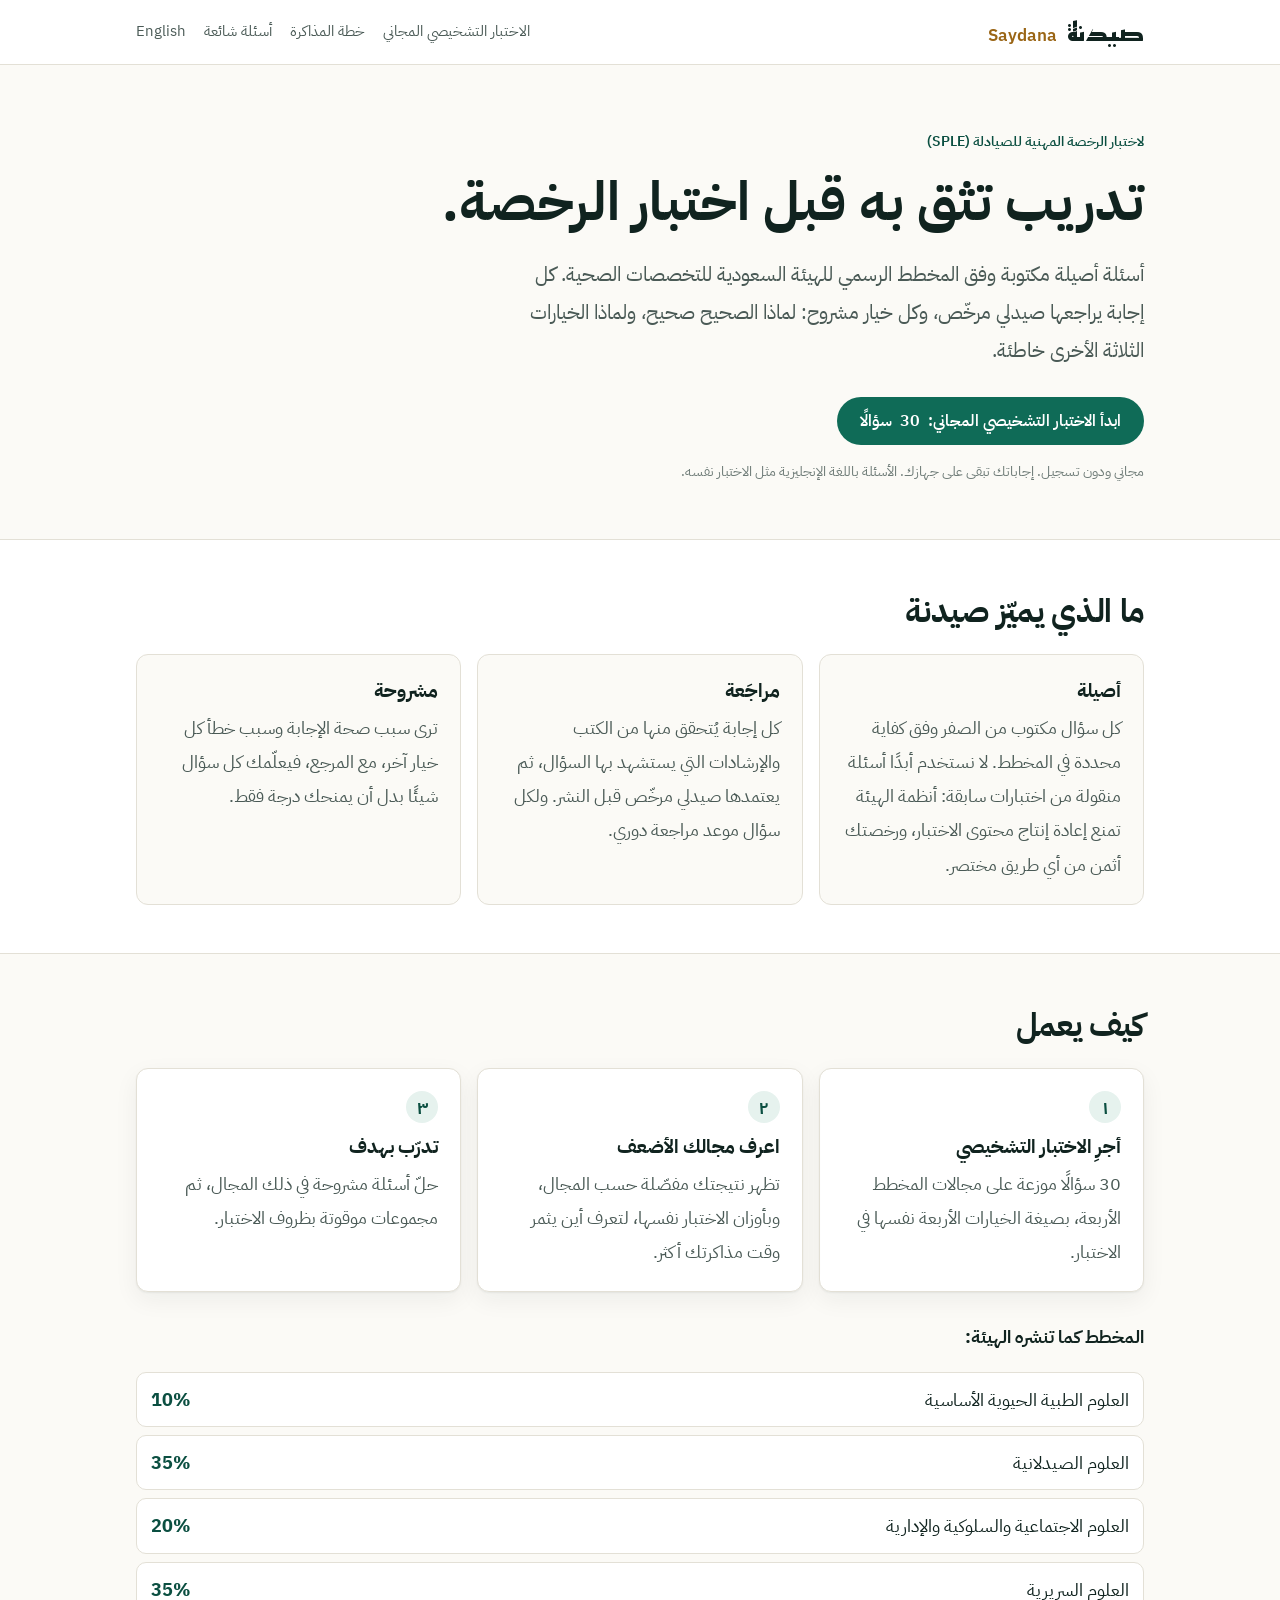
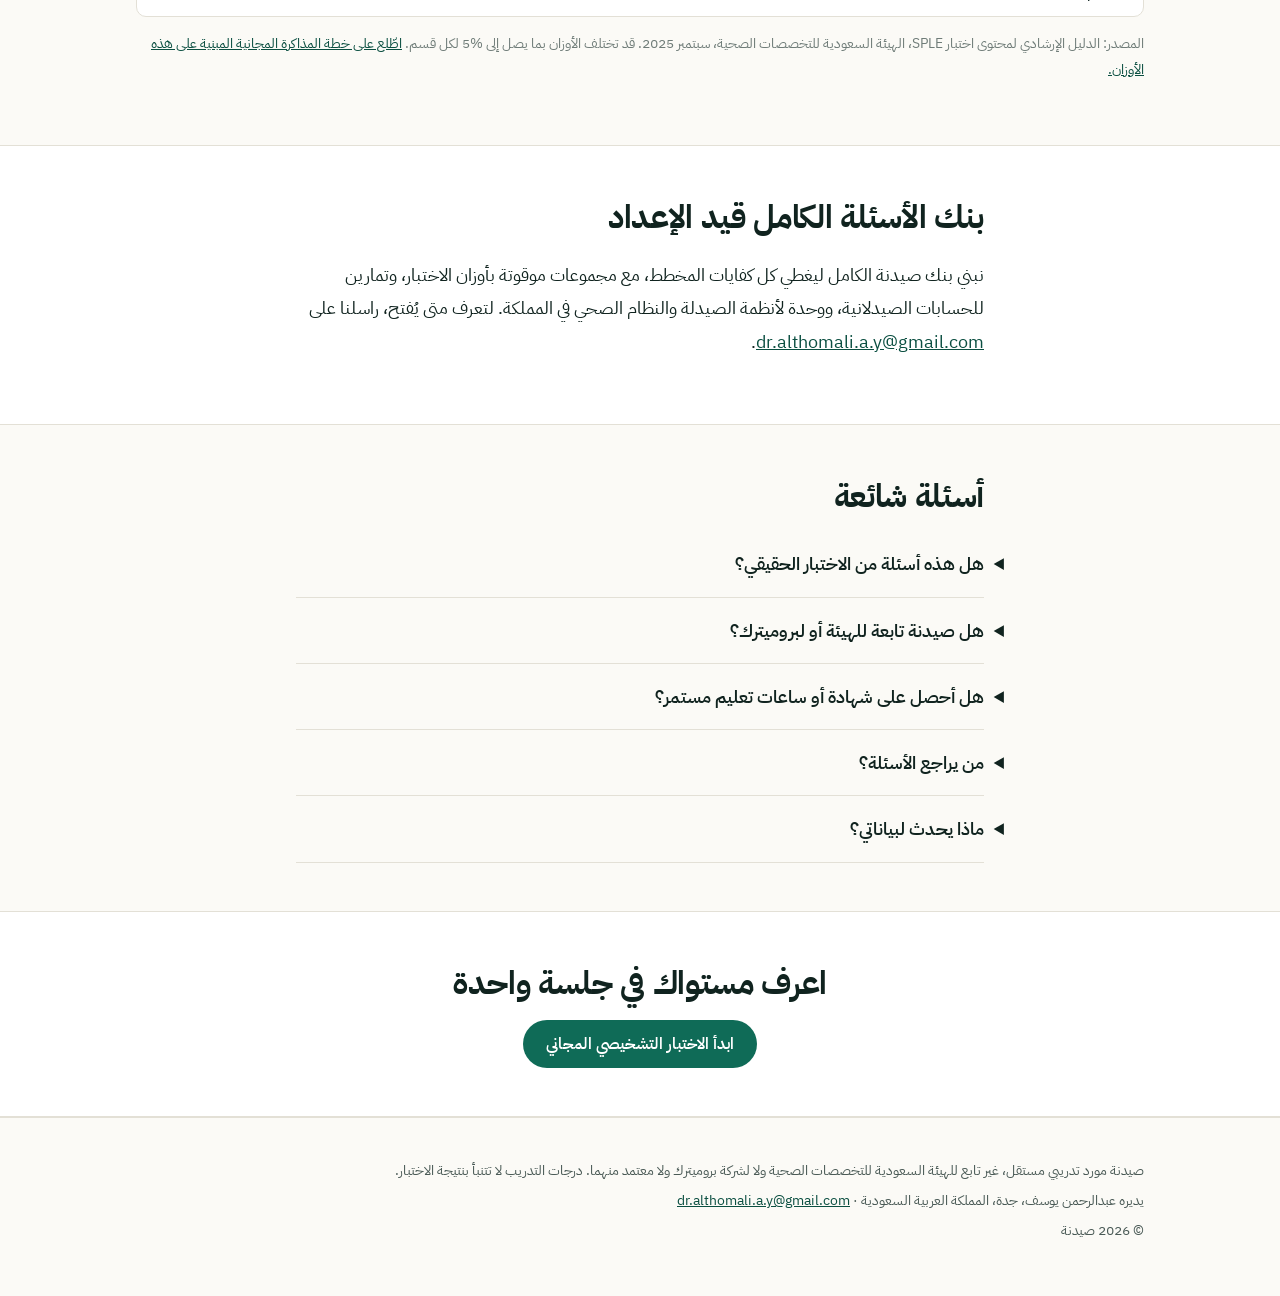
==== ar.html @ 0af0f622 "Publish site build 778ea1ba5f4f (OB-0003)" ====
<!doctype html>
<html lang="ar" dir="rtl">
<head>
<meta charset="utf-8">
<meta name="viewport" content="width=device-width, initial-scale=1">
<title>صيدنة · تدريب أصيل لاختبار الرخصة المهنية للصيادلة</title>
<meta name="description" content="أسئلة تدريبية أصيلة لاختبار الرخصة المهنية للصيادلة في السعودية، مكتوبة وفق المخطط الرسمي للهيئة السعودية للتخصصات الصحية، ومراجعة من صيدلي مرخّص، مع شرح لكل خيار.">
<meta property="og:type" content="website">
<meta property="og:site_name" content="Saydana">
<meta property="og:title" content="صيدنة · تدريب أصيل لاختبار الرخصة المهنية للصيادلة">
<meta property="og:description" content="أسئلة تدريبية أصيلة لاختبار الرخصة المهنية للصيادلة في السعودية، مكتوبة وفق المخطط الرسمي للهيئة السعودية للتخصصات الصحية، ومراجعة من صيدلي مرخّص، مع شرح لكل خيار.">
<meta property="og:image" content="https://q2ddxx-hub.github.io/saydana/og.png">
<meta property="og:image:width" content="1200"><meta property="og:image:height" content="630">
<meta property="og:locale" content="ar_SA">
<meta name="twitter:card" content="summary_large_image">
<meta property="og:url" content="https://q2ddxx-hub.github.io/saydana/ar.html">
<link rel="canonical" href="https://q2ddxx-hub.github.io/saydana/ar.html">
<link rel="alternate" hreflang="en" href="index.html">
<link rel="preconnect" href="https://fonts.googleapis.com">
<link rel="preconnect" href="https://fonts.gstatic.com" crossorigin>
<link rel="stylesheet" href="https://fonts.googleapis.com/css2?family=IBM+Plex+Sans+Arabic:wght@400;500;600;700&family=IBM+Plex+Sans:wght@400;500;600;700&family=Reem+Kufi:wght@600;700&display=swap">
<link rel="stylesheet" href="style.css">
</head>
<body dir="rtl">

<a class="skip" href="#main">انتقل إلى المحتوى</a>
<header class="top"><div class="wrap">
  <a class="brand" href="ar.html"><b>صيدنة</b><span lang="en" dir="ltr">Saydana</span></a>
  <nav aria-label="القائمة الرئيسية">
    <a href="practice.html">الاختبار التشخيصي المجاني</a><a href="study-plan-ar.html">خطة المذاكرة</a><a href="#faq">أسئلة شائعة</a>
    <a href="index.html" lang="en" dir="ltr" hreflang="en">English</a>
  </nav>
</div></header>

<main id="main">
<section class="hero"><div class="wrap">
  <p class="eyebrow">لاختبار الرخصة المهنية للصيادلة <bdi dir="ltr">(SPLE)</bdi></p>
  <h1>تدريب تثق به قبل اختبار الرخصة.</h1>
  <p class="lede">أسئلة أصيلة مكتوبة وفق المخطط الرسمي للهيئة السعودية للتخصصات الصحية. كل إجابة يراجعها صيدلي مرخّص، وكل خيار مشروح: لماذا الصحيح صحيح، ولماذا الخيارات الثلاثة الأخرى خاطئة.</p>
  <div class="actions">
    <a class="btn btn-primary" href="practice.html">ابدأ الاختبار التشخيصي المجاني: <bdi>30</bdi> سؤالًا</a>
    
  </div>
  <p class="note" style="margin-top:14px">مجاني ودون تسجيل. إجاباتك تبقى على جهازك. الأسئلة باللغة الإنجليزية مثل الاختبار نفسه.</p>
</div></section>

<section class="band"><div class="wrap">
  <h2>ما الذي يميّز صيدنة</h2>
  <div class="grid3" style="margin-top:20px">
    <div class="card"><h3>أصيلة</h3><p>كل سؤال مكتوب من الصفر وفق كفاية محددة في المخطط. لا نستخدم أبدًا أسئلة منقولة من اختبارات سابقة: أنظمة الهيئة تمنع إعادة إنتاج محتوى الاختبار، ورخصتك أثمن من أي طريق مختصر.</p></div>
    <div class="card"><h3>مراجَعة</h3><p>كل إجابة يُتحقق منها من الكتب والإرشادات التي يستشهد بها السؤال، ثم يعتمدها صيدلي مرخّص قبل النشر. ولكل سؤال موعد مراجعة دوري.</p></div>
    <div class="card"><h3>مشروحة</h3><p>ترى سبب صحة الإجابة وسبب خطأ كل خيار آخر، مع المرجع، فيعلّمك كل سؤال شيئًا بدل أن يمنحك درجة فقط.</p></div>
  </div>
</div></section>

<section id="how"><div class="wrap">
  <h2>كيف يعمل</h2>
  <ol class="steps" style="margin-top:20px">
    <li class="card"><span class="num">١</span><h3>أجرِ الاختبار التشخيصي</h3><p><bdi>30</bdi> سؤالًا موزعة على مجالات المخطط الأربعة، بصيغة الخيارات الأربعة نفسها في الاختبار.</p></li>
    <li class="card"><span class="num">٢</span><h3>اعرف مجالك الأضعف</h3><p>تظهر نتيجتك مفصّلة حسب المجال، وبأوزان الاختبار نفسها، لتعرف أين يثمر وقت مذاكرتك أكثر.</p></li>
    <li class="card"><span class="num">٣</span><h3>تدرّب بهدف</h3><p>حلّ أسئلة مشروحة في ذلك المجال، ثم مجموعات موقوتة بظروف الاختبار.</p></li>
  </ol>
  <p style="margin-top:28px"><b>المخطط كما تنشره الهيئة:</b></p>
  <ul class="domains">
    <li><span>العلوم الطبية الحيوية الأساسية</span><b><bdi>10%</bdi></b></li>
    <li><span>العلوم الصيدلانية</span><b><bdi>35%</bdi></b></li>
    <li><span>العلوم الاجتماعية والسلوكية والإدارية</span><b><bdi>20%</bdi></b></li>
    <li><span>العلوم السريرية</span><b><bdi>35%</bdi></b></li>
  </ul>
  <p class="note">المصدر: الدليل الإرشادي لمحتوى اختبار <bdi dir="ltr">SPLE</bdi>، الهيئة السعودية للتخصصات الصحية، سبتمبر <bdi>2025</bdi>. قد تختلف الأوزان بما يصل إلى <bdi>5%</bdi> لكل قسم. <a href="study-plan-ar.html">اطّلع على خطة المذاكرة المجانية المبنية على هذه الأوزان.</a></p>
</div></section>

<section class="band"><div class="wrap narrow">
  <h2>بنك الأسئلة الكامل قيد الإعداد</h2>
  <p>نبني بنك صيدنة الكامل ليغطي كل كفايات المخطط، مع مجموعات موقوتة بأوزان الاختبار، وتمارين للحسابات الصيدلانية، ووحدة لأنظمة الصيدلة والنظام الصحي في المملكة. لتعرف متى يُفتح، راسلنا على <a href="mailto:dr.althomali.a.y@gmail.com" dir="ltr">dr.althomali.a.y@gmail.com</a>.</p>
  
</div></section>

<section id="faq"><div class="wrap narrow">
  <h2>أسئلة شائعة</h2>
  <details class="faq"><summary>هل هذه أسئلة من الاختبار الحقيقي؟</summary><p>لا. كل سؤال أصيل ومكتوب لصيدنة وفق كفاية في المخطط المنشور. استخدام محتوى الاختبار أو تداوله مخالف لأنظمة الهيئة، لذلك لا نستخدمه أبدًا، ولا نطلب من أحد أن يخبرنا بما جاء في اختباره.</p></details>
  <details class="faq"><summary>هل صيدنة تابعة للهيئة أو لبروميترك؟</summary><p>لا. صيدنة مستقلة تمامًا. وتقدّم الهيئة اختبارًا تجريبيًا رسميًا ننصح به أيضًا.</p></details>
  <details class="faq"><summary>هل أحصل على شهادة أو ساعات تعليم مستمر؟</summary><p>لا. صيدنة بنك أسئلة للتدريب الذاتي، ولا تمنح شهادات ولا ساعات تعليم طبي مستمر.</p></details>
  <details class="faq"><summary>من يراجع الأسئلة؟</summary><p>يُراجَع كل سؤال على مراجعه من مراجِع مستقل، ثم يعتمده صيدلي مرخّص قبل نشره. وإن وجدت خطأ فراسلنا وسنصححه.</p></details>
  <details class="faq"><summary>ماذا يحدث لبياناتي؟</summary><p>الاختبار التشخيصي يعمل بالكامل داخل متصفحك، ولا تُرسَل إجاباتك إلى أي مكان. وإن انضممت إلى قائمة الانتظار فلن نستخدم بريدك إلا لإبلاغك عن صيدنة، ويمكنك طلب حذفه في أي وقت.</p></details>
</div></section>

<section class="cta band"><div class="wrap narrow">
  <h2>اعرف مستواك في جلسة واحدة</h2>
  <div class="actions" style="margin-top:14px"><a class="btn btn-primary" href="practice.html">ابدأ الاختبار التشخيصي المجاني</a></div>
</div></section>
</main>

<footer><div class="wrap">
  <p>صيدنة مورد تدريبي مستقل، غير تابع للهيئة السعودية للتخصصات الصحية ولا لشركة بروميترك ولا معتمد منهما. درجات التدريب لا تتنبأ بنتيجة الاختبار.</p>
  <p>يديره عبدالرحمن يوسف، جدة، المملكة العربية السعودية · <a href="mailto:dr.althomali.a.y@gmail.com" dir="ltr">dr.althomali.a.y@gmail.com</a></p>
  <p>© <bdi>2026</bdi> صيدنة</p>
</div></footer>
</body>
</html>
---- style.css ----
/* Saydana: one stylesheet for the landing pages and the practice app. Brand fonts (IBM Plex Sans, IBM Plex Sans Arabic, Reem Kufi) load from Google Fonts; system fonts are the fallback, so every page still works offline. */
:root {
  color-scheme: light;
  --paper: #fbfaf6; --surface: #ffffff; --ink: #10231f; --ink-2: #4a5a56; --muted: #6f7c78;
  --line: #e3e0d6; --brand: #0f6b57; --brand-ink: #0b4f41; --brand-wash: #e6f2ee; --accent: #9a6515;
  --good: #0f7a3d; --good-wash: #e7f5ec; --bad: #b42318; --bad-wash: #fdecea;
  --radius: 12px; --shadow: 0 1px 2px rgba(16,35,31,.06), 0 8px 24px rgba(16,35,31,.06);
  --font: "IBM Plex Sans", system-ui, -apple-system, "Segoe UI", Roboto, sans-serif;
  --font-ar: "IBM Plex Sans Arabic", "IBM Plex Sans", "Geeza Pro", "Segoe UI", Tahoma, system-ui, sans-serif;
  --font-brand-ar: "Reem Kufi", "IBM Plex Sans Arabic", "Geeza Pro", system-ui, sans-serif;
}
@media (prefers-color-scheme: dark) {
  :root:not([data-theme="light"]) {
    color-scheme: dark;
    --paper: #0f1413; --surface: #151c1a; --ink: #eef3f1; --ink-2: #b5c2be; --muted: #8f9c98;
    --line: #26312e; --brand: #3fb393; --brand-ink: #7fd3bb; --brand-wash: #133029; --accent: #e0a64a;
    --good: #4cc27f; --good-wash: #12291c; --bad: #f07b6f; --bad-wash: #2e1614;
    --shadow: none;
  }
}
:root[data-theme="dark"] {
  color-scheme: dark;
  --paper: #0f1413; --surface: #151c1a; --ink: #eef3f1; --ink-2: #b5c2be; --muted: #8f9c98;
  --line: #26312e; --brand: #3fb393; --brand-ink: #7fd3bb; --brand-wash: #133029; --accent: #e0a64a;
  --good: #4cc27f; --good-wash: #12291c; --bad: #f07b6f; --bad-wash: #2e1614; --shadow: none;
}
* { box-sizing: border-box; }
html { -webkit-text-size-adjust: 100%; }
body { margin: 0; background: var(--paper); color: var(--ink); font: 17px/1.6 var(--font); }
body[dir="rtl"] { font-family: var(--font-ar); font-size: 18px; line-height: 1.85; }
body[dir="rtl"] h1, body[dir="rtl"] h2, body[dir="rtl"] h3 { font-weight: 700; line-height: 1.45; }
body[dir="rtl"] .lede { line-height: 1.9; }
body[dir="rtl"] .card p, body[dir="rtl"] details.faq p { line-height: 1.9; }
[lang="ar"], [dir="rtl"] bdi[lang="ar"] { font-family: var(--font-ar); }
a { color: var(--brand-ink); }
.wrap { max-width: 1040px; margin: 0 auto; padding: 0 16px; }
.narrow { max-width: 720px; }
/* visually hidden until focused; clip-based so it creates no scrollable overflow in either direction */
.skip { position: absolute; width: 1px; height: 1px; overflow: hidden; clip-path: inset(50%); white-space: nowrap; }
.skip:focus { width: auto; height: auto; clip-path: none; inset-inline-start: 16px; top: 8px; background: var(--surface);
  padding: 8px 12px; border-radius: 8px; z-index: 5; }

/* header */
.top { border-bottom: 1px solid var(--line); background: var(--surface); }
.top .wrap { display: flex; align-items: center; justify-content: space-between; gap: 16px; min-height: 64px; flex-wrap: wrap; }
.brand { display: inline-flex; align-items: baseline; gap: 10px; text-decoration: none; color: var(--ink); }
.brand b { font-size: 22px; letter-spacing: -0.01em; }
.brand span { font-family: var(--font-brand-ar); color: var(--accent); font-size: 22px; font-weight: 600; }
body[dir="rtl"] .brand b { font-family: var(--font-brand-ar); font-size: 26px; font-weight: 700; letter-spacing: 0; }
body[dir="rtl"] .brand span { font-family: var(--font); font-size: 17px; font-weight: 600; }
nav { display: flex; gap: 18px; flex-wrap: wrap; font-size: 15px; }
nav a { text-decoration: none; color: var(--ink-2); }
nav a:hover { color: var(--ink); }

/* sections */
.hero { padding: 64px 0 40px; }
.eyebrow { color: var(--brand-ink); font-weight: 600; font-size: 14px; letter-spacing: .04em; text-transform: uppercase; margin: 0 0 12px; }
body[dir="rtl"] .eyebrow { letter-spacing: 0; text-transform: none; }
h1 { font-size: clamp(34px, 6vw, 54px); line-height: 1.08; letter-spacing: -0.02em; margin: 0 0 18px; }
body[dir="rtl"] h1 { line-height: 1.3; letter-spacing: 0; }
h2 { font-size: clamp(24px, 3.4vw, 32px); line-height: 1.2; margin: 0 0 12px; letter-spacing: -0.01em; }
h3 { font-size: 19px; margin: 0 0 6px; }
.lede { font-size: 20px; color: var(--ink-2); max-width: 640px; margin: 0 0 28px; }
.actions { display: flex; gap: 12px; flex-wrap: wrap; }
.btn { display: inline-flex; align-items: center; justify-content: center; gap: 8px; min-height: 48px; padding: 0 22px;
  border-radius: 999px; font: 600 16px/1 var(--font); text-decoration: none; border: 1px solid transparent; cursor: pointer; }
body[dir="rtl"] .btn { font-family: var(--font-ar); font-weight: 600; }
.btn-primary { background: var(--brand); color: #fff; }
.btn-primary:hover { background: var(--brand-ink); }
:root[data-theme="dark"] .btn-primary, .btn-primary { color: #fff; }
@media (prefers-color-scheme: dark) { :root:not([data-theme="light"]) .btn-primary { color: #06201a; } }
:root[data-theme="dark"] .btn-primary { color: #06201a; }
.btn-ghost { background: transparent; color: var(--ink); border-color: var(--line); }
.btn-ghost:hover { border-color: var(--ink-2); }
.btn:focus-visible, button:focus-visible, a:focus-visible { outline: 3px solid var(--accent); outline-offset: 2px; }
section { padding: 48px 0; }
section.band { background: var(--surface); border-top: 1px solid var(--line); border-bottom: 1px solid var(--line); }
.grid3 { display: grid; gap: 16px; grid-template-columns: repeat(auto-fit, minmax(240px, 1fr)); }
.card { background: var(--surface); border: 1px solid var(--line); border-radius: var(--radius); padding: 22px; box-shadow: var(--shadow); }
.band .card { box-shadow: none; background: var(--paper); }
.card p { margin: 0; color: var(--ink-2); }
.num { display: inline-grid; place-items: center; width: 32px; height: 32px; border-radius: 50%; background: var(--brand-wash); color: var(--brand-ink); font-weight: 700; margin-bottom: 10px; }
ol.steps { list-style: none; padding: 0; margin: 0; display: grid; gap: 16px; grid-template-columns: repeat(auto-fit, minmax(220px, 1fr)); }
.domains { display: grid; gap: 8px; margin: 18px 0 0; padding: 0; list-style: none; }
.domains li { display: flex; justify-content: space-between; gap: 12px; padding: 10px 14px; border: 1px solid var(--line); border-radius: 10px; background: var(--surface); }
.domains b { color: var(--brand-ink); }
details.faq { border-bottom: 1px solid var(--line); padding: 16px 0; }
details.faq summary { cursor: pointer; font-weight: 600; font-size: 18px; list-style-position: outside; }
details.faq p { color: var(--ink-2); margin: 10px 0 0; }
.cta { text-align: center; }
.cta .actions { justify-content: center; }
.note { font-size: 14px; color: var(--muted); }
footer { padding: 36px 0 48px; border-top: 1px solid var(--line); color: var(--ink-2); font-size: 14px; }
footer p { margin: 4px 0; }
.preview-banner { background: #7a1d12; color: #fff; text-align: center; padding: 10px 16px; font-weight: 600; font-size: 14px; }

/* practice app */
.app { padding: 28px 0 64px; }
.panel { background: var(--surface); border: 1px solid var(--line); border-radius: var(--radius); padding: 24px; box-shadow: var(--shadow); }
.meta { display: flex; justify-content: space-between; gap: 12px; flex-wrap: wrap; color: var(--muted); font-size: 14px; margin-bottom: 12px; }
.progress { height: 6px; background: var(--brand-wash); border-radius: 3px; overflow: hidden; margin-bottom: 20px; }
.progress span { display: block; height: 100%; background: var(--brand); }
.stem { font-size: 19px; margin: 0 0 18px; white-space: pre-line; }
.options { display: grid; gap: 10px; margin: 0; padding: 0; list-style: none; }
.option { width: 100%; display: flex; gap: 12px; align-items: flex-start; text-align: start; padding: 14px 16px; border-radius: 10px;
  border: 1.5px solid var(--line); background: var(--paper); color: var(--ink); font: 16px/1.5 var(--font); cursor: pointer; }
.option:hover:not(:disabled) { border-color: var(--brand); }
.option .letter { flex: none; width: 28px; height: 28px; border-radius: 50%; display: grid; place-items: center; font-weight: 700;
  background: var(--surface); border: 1px solid var(--line); font-size: 14px; }
.option[aria-pressed="true"] { border-color: var(--brand); background: var(--brand-wash); }
.option.correct { border-color: var(--good); background: var(--good-wash); }
.option.wrong { border-color: var(--bad); background: var(--bad-wash); }
.option:disabled { cursor: default; }
.feedback { margin-top: 20px; padding: 18px; border-radius: 10px; border: 1px solid var(--line); background: var(--paper); }
.verdict { display: flex; align-items: center; gap: 8px; font-weight: 700; margin: 0 0 8px; }
.verdict.ok { color: var(--good); } .verdict.no { color: var(--bad); }
.feedback h4 { margin: 14px 0 6px; font-size: 15px; }
.feedback ul { margin: 0; padding-inline-start: 18px; color: var(--ink-2); }
.feedback .ref { font-size: 14px; color: var(--muted); margin-top: 12px; }
.bar { display: flex; justify-content: space-between; align-items: center; gap: 12px; margin-top: 20px; flex-wrap: wrap; }
.score { font-size: 56px; font-weight: 700; letter-spacing: -0.02em; line-height: 1; margin: 6px 0 4px; }
.meter { height: 8px; background: var(--brand-wash); border-radius: 4px; overflow: hidden; margin: 6px 0 14px; }
.meter span { display: block; height: 100%; background: var(--brand); border-radius: 0 4px 4px 0; }
.drow { display: flex; justify-content: space-between; gap: 12px; font-size: 15px; }
.modes { display: grid; gap: 12px; grid-template-columns: repeat(auto-fit, minmax(220px, 1fr)); margin-top: 18px; }
.mode { text-align: start; padding: 18px; border-radius: var(--radius); border: 1.5px solid var(--line); background: var(--paper); color: var(--ink); cursor: pointer; font: inherit; }
.mode:hover { border-color: var(--brand); }
.mode b { display: block; font-size: 17px; margin-bottom: 4px; }
.mode span { color: var(--ink-2); font-size: 15px; }
.missed { margin: 8px 0 0; padding-inline-start: 18px; color: var(--ink-2); font-size: 15px; }
@media (max-width: 560px) { .hero { padding: 40px 0 24px; } .panel { padding: 18px; } .score { font-size: 44px; } }
@media (prefers-reduced-motion: no-preference) { .progress span, .meter span { transition: width .3s ease; } }
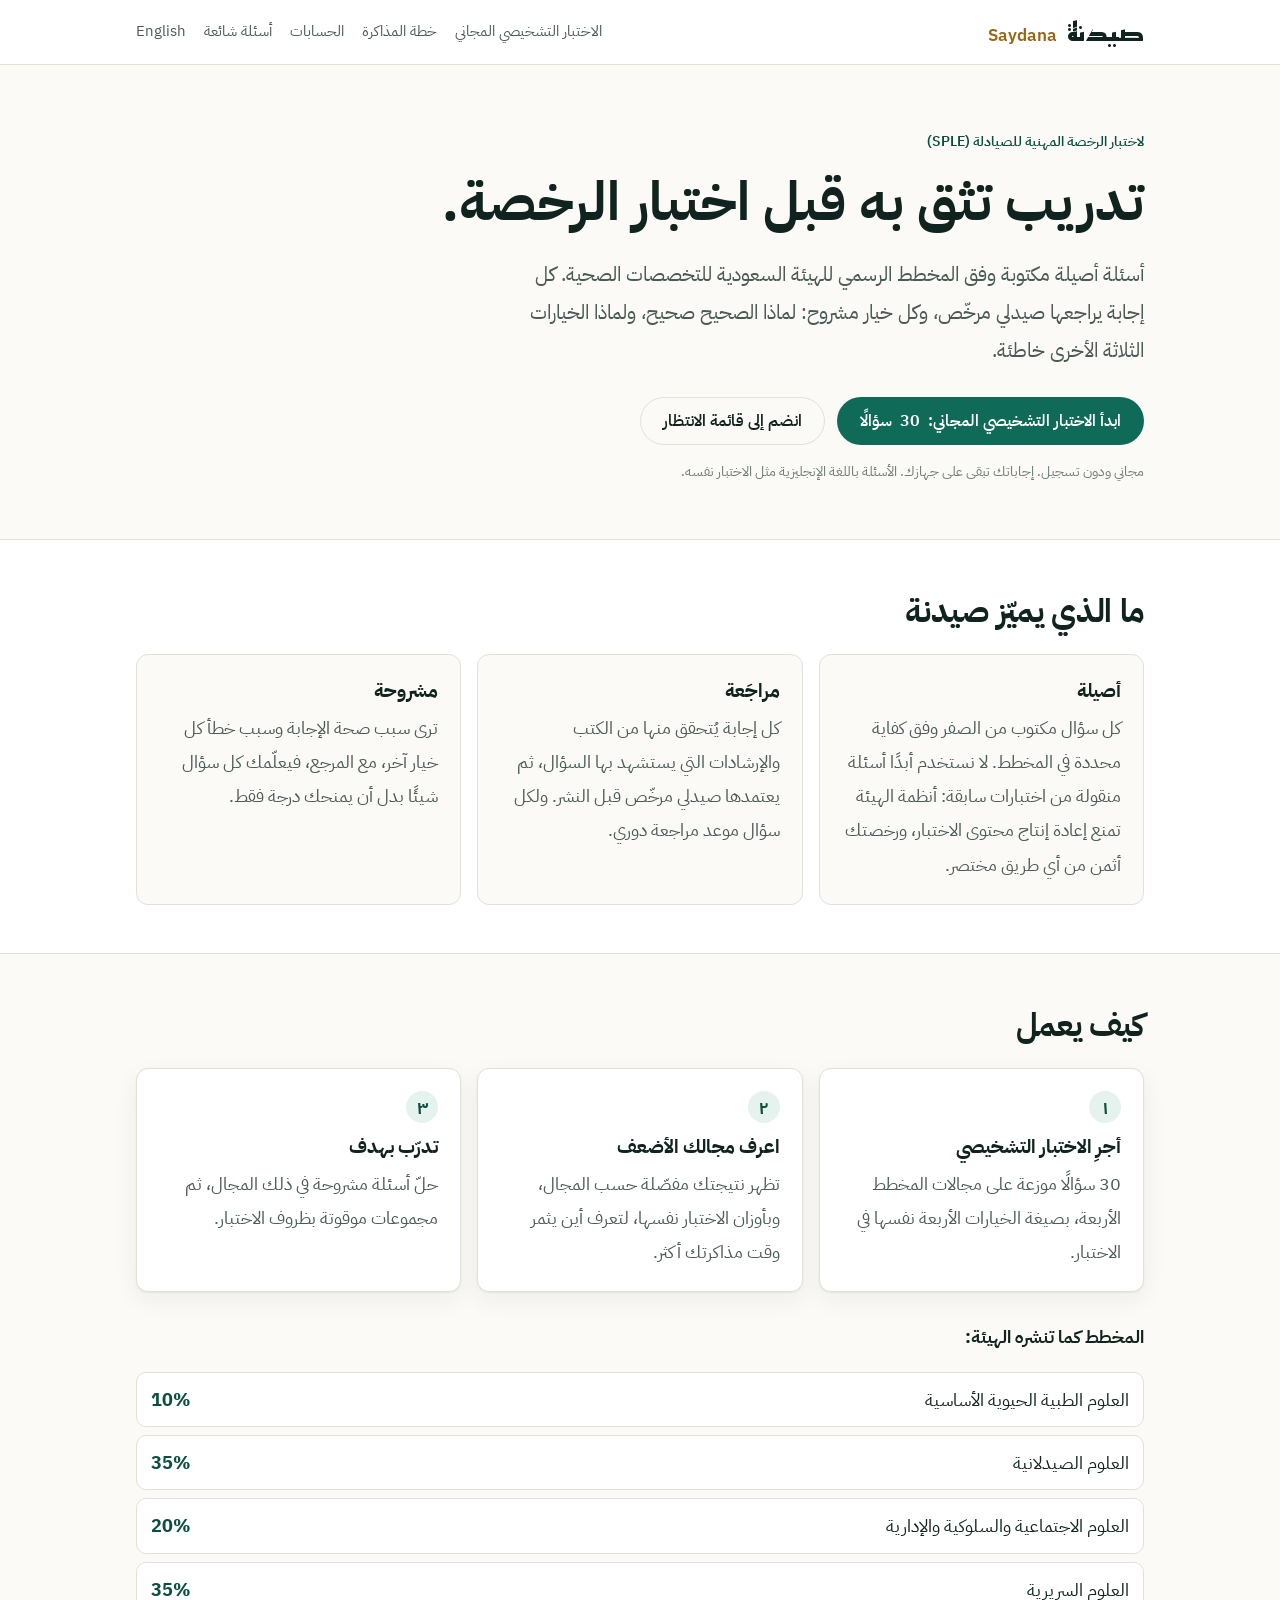
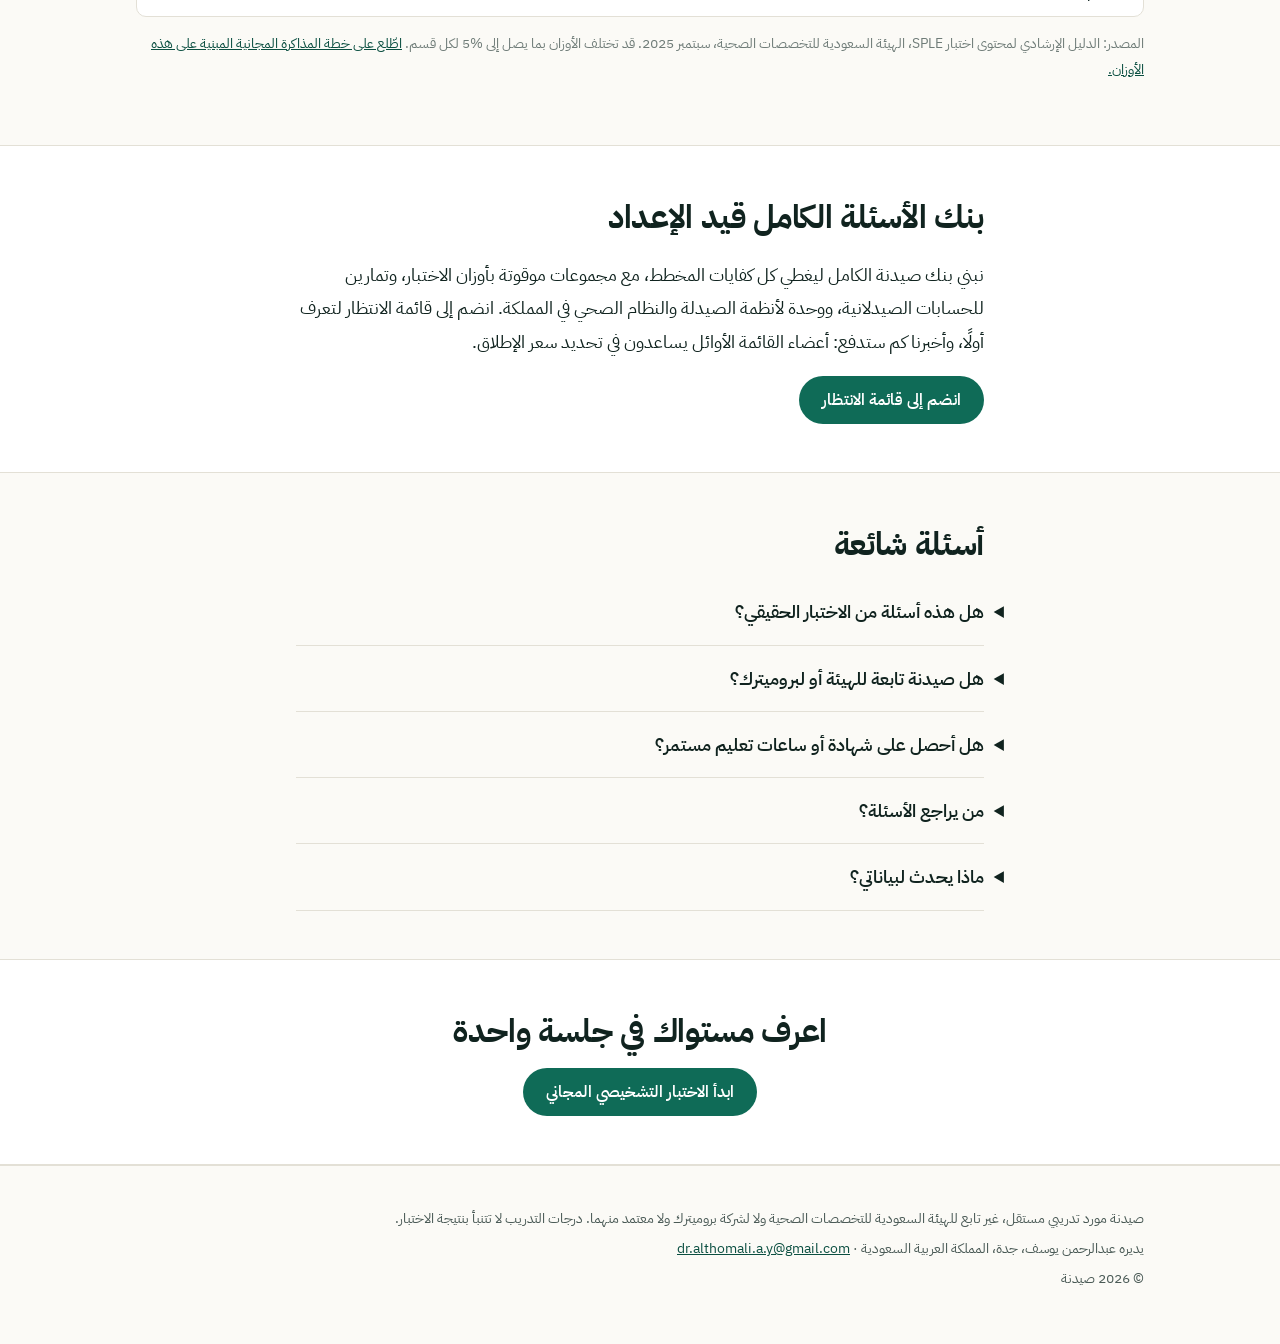
==== commit ad050894: "Publish site build 74b1630df490 (OB-0009)" ====
--- a/ar.html
+++ b/ar.html
@@ -27,7 +27,7 @@
 <header class="top"><div class="wrap">
   <a class="brand" href="ar.html"><b>صيدنة</b><span lang="en" dir="ltr">Saydana</span></a>
   <nav aria-label="القائمة الرئيسية">
-    <a href="practice.html">الاختبار التشخيصي المجاني</a><a href="study-plan-ar.html">خطة المذاكرة</a><a href="#faq">أسئلة شائعة</a>
+    <a href="practice.html">الاختبار التشخيصي المجاني</a><a href="study-plan-ar.html">خطة المذاكرة</a><a href="calculations-ar.html">الحسابات</a><a href="#faq">أسئلة شائعة</a>
     <a href="index.html" lang="en" dir="ltr" hreflang="en">English</a>
   </nav>
 </div></header>
@@ -39,7 +39,7 @@
   <p class="lede">أسئلة أصيلة مكتوبة وفق المخطط الرسمي للهيئة السعودية للتخصصات الصحية. كل إجابة يراجعها صيدلي مرخّص، وكل خيار مشروح: لماذا الصحيح صحيح، ولماذا الخيارات الثلاثة الأخرى خاطئة.</p>
   <div class="actions">
     <a class="btn btn-primary" href="practice.html">ابدأ الاختبار التشخيصي المجاني: <bdi>30</bdi> سؤالًا</a>
-    
+    <a class="btn btn-ghost" href="mailto:dr.althomali.a.y@gmail.com?subject=%D9%82%D8%A7%D8%A6%D9%85%D8%A9%20%D8%A7%D9%86%D8%AA%D8%B8%D8%A7%D8%B1%20%D8%B5%D9%8A%D8%AF%D9%86%D8%A9&body=%D8%A3%D8%B1%D8%BA%D8%A8%20%D8%A3%D9%86%20%D8%A3%D8%B9%D8%B1%D9%81%20%D8%B9%D9%86%D8%AF%20%D9%81%D8%AA%D8%AD%20%D8%A8%D9%86%D9%83%20%D8%B5%D9%8A%D8%AF%D9%86%D8%A9%20%D8%A7%D9%84%D9%83%D8%A7%D9%85%D9%84.%0A%0A1.%20%D9%85%D8%AA%D9%89%20%D8%AA%D9%86%D9%88%D9%8A%20%D8%AF%D8%AE%D9%88%D9%84%20%D8%A7%D8%AE%D8%AA%D8%A8%D8%A7%D8%B1%20%D8%A7%D9%84%D8%B1%D8%AE%D8%B5%D8%A9%D8%9F%20%28%D8%AE%D9%84%D8%A7%D9%84%20%D8%B4%D9%87%D8%B1%20/%20%D9%85%D9%86%20%D8%B4%D9%87%D8%B1%20%D8%A5%D9%84%D9%89%20%D8%AB%D9%84%D8%A7%D8%AB%D8%A9%20/%20%D9%85%D9%86%20%D8%AB%D9%84%D8%A7%D8%AB%D8%A9%20%D8%A5%D9%84%D9%89%20%D8%B3%D8%AA%D8%A9%20/%20%D9%84%D8%A7%D8%AD%D9%82%D9%8B%D8%A7%20/%20%D8%A7%D8%AC%D8%AA%D8%B2%D8%AA%D9%87%20%D8%A8%D8%A7%D9%84%D9%81%D8%B9%D9%84%29%0A2.%20%D8%A3%D9%8A%D9%86%20%D8%AF%D8%B1%D8%B3%D8%AA%20%D8%A7%D9%84%D8%B5%D9%8A%D8%AF%D9%84%D8%A9%D8%9F%0A3.%20%D9%85%D8%A7%20%D8%A3%D9%82%D8%B5%D9%89%20%D9%85%D8%A8%D9%84%D8%BA%20%D8%AA%D8%AF%D9%81%D8%B9%D9%87%20%D9%85%D9%82%D8%A7%D8%A8%D9%84%20%D8%B3%D8%AA%D8%A9%20%D8%A3%D8%B4%D9%87%D8%B1%20%D9%85%D9%86%20%D8%A7%D9%84%D8%A7%D8%B4%D8%AA%D8%B1%D8%A7%D9%83%D8%9F%20%28149%20/%20199%20/%20249%20/%20299%20/%20349%20%D8%B1%D9%8A%D8%A7%D9%84%20/%20%D9%85%D8%A8%D9%84%D8%BA%20%D8%A2%D8%AE%D8%B1%20%D8%AA%D8%B0%D9%83%D8%B1%D9%87%20/%20%D9%84%D9%86%20%D8%A3%D8%AF%D9%81%D8%B9%29%0A4.%20%D9%85%D8%A7%20%D8%A3%D8%B5%D8%B9%D8%A8%20%D9%85%D8%A7%20%D8%AA%D8%AC%D8%AF%20%D9%81%D9%8A%20%D8%A7%D9%84%D8%A7%D8%B3%D8%AA%D8%B9%D8%AF%D8%A7%D8%AF%D8%9F%20%28%D8%A7%D8%B0%D9%83%D8%B1%20%D8%A7%D9%84%D9%85%D9%88%D8%A7%D8%B6%D9%8A%D8%B9%D8%8C%20%D9%84%D8%A7%20%D8%A3%D8%B3%D8%A6%D9%84%D8%A9%20%D8%A7%D9%84%D8%A7%D8%AE%D8%AA%D8%A8%D8%A7%D8%B1%29%0A%0A%D8%A8%D8%A5%D8%B1%D8%B3%D8%A7%D9%84%20%D9%87%D8%B0%D9%87%20%D8%A7%D9%84%D8%B1%D8%B3%D8%A7%D9%84%D8%A9%20%D8%AA%D9%88%D8%A7%D9%81%D9%82%20%D8%B9%D9%84%D9%89%20%D8%A3%D9%86%20%D8%AA%D8%B1%D8%AF%20%D8%B9%D9%84%D9%8A%D9%83%20%D8%B5%D9%8A%D8%AF%D9%86%D8%A9%20%D8%A8%D8%B4%D8%A3%D9%86%D9%87%D8%A7%D8%8C%20%D9%88%D9%8A%D9%85%D9%83%D9%86%D9%83%20%D8%B7%D9%84%D8%A8%20%D8%AD%D8%B0%D9%81%20%D8%A8%D8%B1%D9%8A%D8%AF%D9%83%20%D9%81%D9%8A%20%D8%A3%D9%8A%20%D9%88%D9%82%D8%AA." target="_blank" rel="noopener">انضم إلى قائمة الانتظار</a>
   </div>
   <p class="note" style="margin-top:14px">مجاني ودون تسجيل. إجاباتك تبقى على جهازك. الأسئلة باللغة الإنجليزية مثل الاختبار نفسه.</p>
 </div></section>
@@ -72,8 +72,8 @@
 
 <section class="band"><div class="wrap narrow">
   <h2>بنك الأسئلة الكامل قيد الإعداد</h2>
-  <p>نبني بنك صيدنة الكامل ليغطي كل كفايات المخطط، مع مجموعات موقوتة بأوزان الاختبار، وتمارين للحسابات الصيدلانية، ووحدة لأنظمة الصيدلة والنظام الصحي في المملكة. لتعرف متى يُفتح، راسلنا على <a href="mailto:dr.althomali.a.y@gmail.com" dir="ltr">dr.althomali.a.y@gmail.com</a>.</p>
-  
+  <p>نبني بنك صيدنة الكامل ليغطي كل كفايات المخطط، مع مجموعات موقوتة بأوزان الاختبار، وتمارين للحسابات الصيدلانية، ووحدة لأنظمة الصيدلة والنظام الصحي في المملكة. انضم إلى قائمة الانتظار لتعرف أولًا، وأخبرنا كم ستدفع: أعضاء القائمة الأوائل يساعدون في تحديد سعر الإطلاق.</p>
+  <div class="actions" style="margin-top:18px"><a class="btn btn-primary" href="mailto:dr.althomali.a.y@gmail.com?subject=%D9%82%D8%A7%D8%A6%D9%85%D8%A9%20%D8%A7%D9%86%D8%AA%D8%B8%D8%A7%D8%B1%20%D8%B5%D9%8A%D8%AF%D9%86%D8%A9&body=%D8%A3%D8%B1%D8%BA%D8%A8%20%D8%A3%D9%86%20%D8%A3%D8%B9%D8%B1%D9%81%20%D8%B9%D9%86%D8%AF%20%D9%81%D8%AA%D8%AD%20%D8%A8%D9%86%D9%83%20%D8%B5%D9%8A%D8%AF%D9%86%D8%A9%20%D8%A7%D9%84%D9%83%D8%A7%D9%85%D9%84.%0A%0A1.%20%D9%85%D8%AA%D9%89%20%D8%AA%D9%86%D9%88%D9%8A%20%D8%AF%D8%AE%D9%88%D9%84%20%D8%A7%D8%AE%D8%AA%D8%A8%D8%A7%D8%B1%20%D8%A7%D9%84%D8%B1%D8%AE%D8%B5%D8%A9%D8%9F%20%28%D8%AE%D9%84%D8%A7%D9%84%20%D8%B4%D9%87%D8%B1%20/%20%D9%85%D9%86%20%D8%B4%D9%87%D8%B1%20%D8%A5%D9%84%D9%89%20%D8%AB%D9%84%D8%A7%D8%AB%D8%A9%20/%20%D9%85%D9%86%20%D8%AB%D9%84%D8%A7%D8%AB%D8%A9%20%D8%A5%D9%84%D9%89%20%D8%B3%D8%AA%D8%A9%20/%20%D9%84%D8%A7%D8%AD%D9%82%D9%8B%D8%A7%20/%20%D8%A7%D8%AC%D8%AA%D8%B2%D8%AA%D9%87%20%D8%A8%D8%A7%D9%84%D9%81%D8%B9%D9%84%29%0A2.%20%D8%A3%D9%8A%D9%86%20%D8%AF%D8%B1%D8%B3%D8%AA%20%D8%A7%D9%84%D8%B5%D9%8A%D8%AF%D9%84%D8%A9%D8%9F%0A3.%20%D9%85%D8%A7%20%D8%A3%D9%82%D8%B5%D9%89%20%D9%85%D8%A8%D9%84%D8%BA%20%D8%AA%D8%AF%D9%81%D8%B9%D9%87%20%D9%85%D9%82%D8%A7%D8%A8%D9%84%20%D8%B3%D8%AA%D8%A9%20%D8%A3%D8%B4%D9%87%D8%B1%20%D9%85%D9%86%20%D8%A7%D9%84%D8%A7%D8%B4%D8%AA%D8%B1%D8%A7%D9%83%D8%9F%20%28149%20/%20199%20/%20249%20/%20299%20/%20349%20%D8%B1%D9%8A%D8%A7%D9%84%20/%20%D9%85%D8%A8%D9%84%D8%BA%20%D8%A2%D8%AE%D8%B1%20%D8%AA%D8%B0%D9%83%D8%B1%D9%87%20/%20%D9%84%D9%86%20%D8%A3%D8%AF%D9%81%D8%B9%29%0A4.%20%D9%85%D8%A7%20%D8%A3%D8%B5%D8%B9%D8%A8%20%D9%85%D8%A7%20%D8%AA%D8%AC%D8%AF%20%D9%81%D9%8A%20%D8%A7%D9%84%D8%A7%D8%B3%D8%AA%D8%B9%D8%AF%D8%A7%D8%AF%D8%9F%20%28%D8%A7%D8%B0%D9%83%D8%B1%20%D8%A7%D9%84%D9%85%D9%88%D8%A7%D8%B6%D9%8A%D8%B9%D8%8C%20%D9%84%D8%A7%20%D8%A3%D8%B3%D8%A6%D9%84%D8%A9%20%D8%A7%D9%84%D8%A7%D8%AE%D8%AA%D8%A8%D8%A7%D8%B1%29%0A%0A%D8%A8%D8%A5%D8%B1%D8%B3%D8%A7%D9%84%20%D9%87%D8%B0%D9%87%20%D8%A7%D9%84%D8%B1%D8%B3%D8%A7%D9%84%D8%A9%20%D8%AA%D9%88%D8%A7%D9%81%D9%82%20%D8%B9%D9%84%D9%89%20%D8%A3%D9%86%20%D8%AA%D8%B1%D8%AF%20%D8%B9%D9%84%D9%8A%D9%83%20%D8%B5%D9%8A%D8%AF%D9%86%D8%A9%20%D8%A8%D8%B4%D8%A3%D9%86%D9%87%D8%A7%D8%8C%20%D9%88%D9%8A%D9%85%D9%83%D9%86%D9%83%20%D8%B7%D9%84%D8%A8%20%D8%AD%D8%B0%D9%81%20%D8%A8%D8%B1%D9%8A%D8%AF%D9%83%20%D9%81%D9%8A%20%D8%A3%D9%8A%20%D9%88%D9%82%D8%AA." target="_blank" rel="noopener">انضم إلى قائمة الانتظار</a></div>
 </div></section>
 
 <section id="faq"><div class="wrap narrow">
--- a/style.css
+++ b/style.css
@@ -128,5 +128,8 @@
 .mode b { display: block; font-size: 17px; margin-bottom: 4px; }
 .mode span { color: var(--ink-2); font-size: 15px; }
 .missed { margin: 8px 0 0; padding-inline-start: 18px; color: var(--ink-2); font-size: 15px; }
+.sharebox { flex: 1 1 260px; min-width: 200px; padding: 12px 14px; border-radius: 10px; border: 1.5px solid var(--line);
+  background: var(--paper); color: var(--ink); font: 14px/1.4 var(--font); }
+.sharebox.hidden { display: none; }
 @media (max-width: 560px) { .hero { padding: 40px 0 24px; } .panel { padding: 18px; } .score { font-size: 44px; } }
 @media (prefers-reduced-motion: no-preference) { .progress span, .meter span { transition: width .3s ease; } }
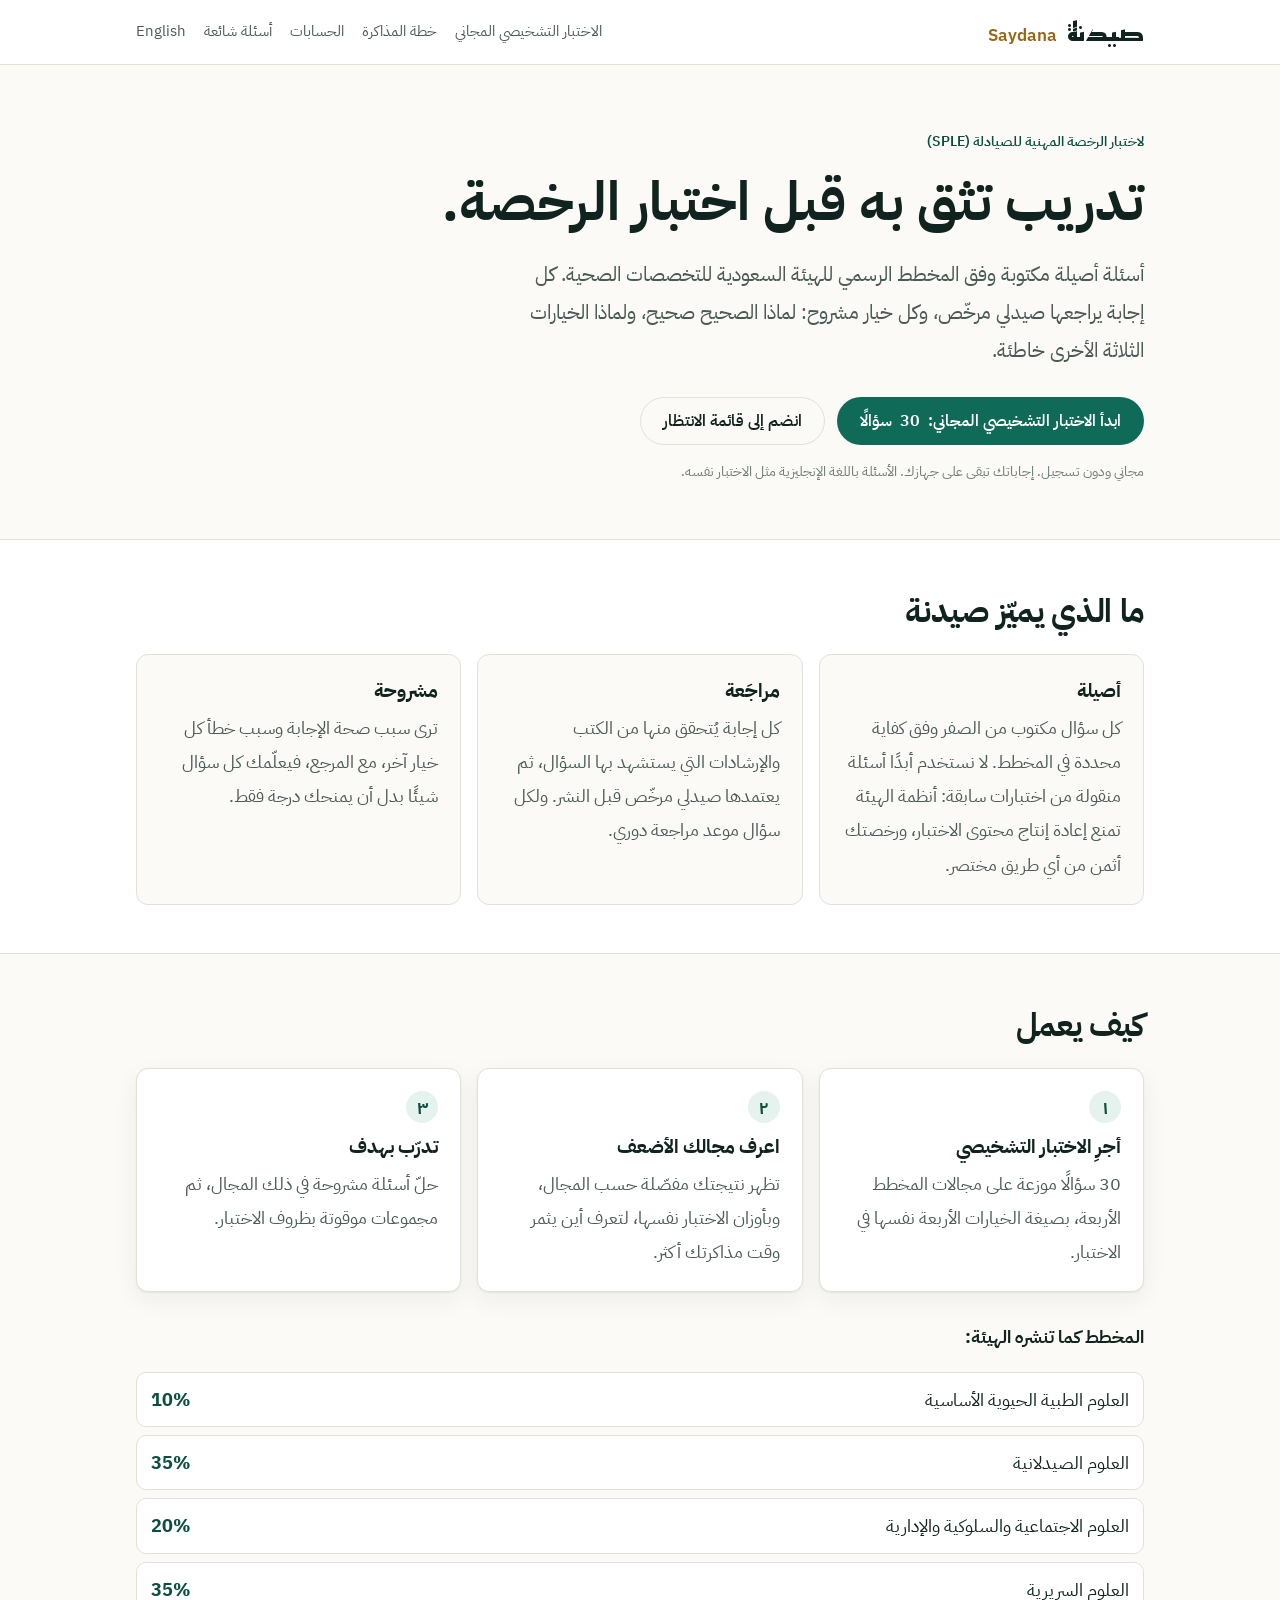
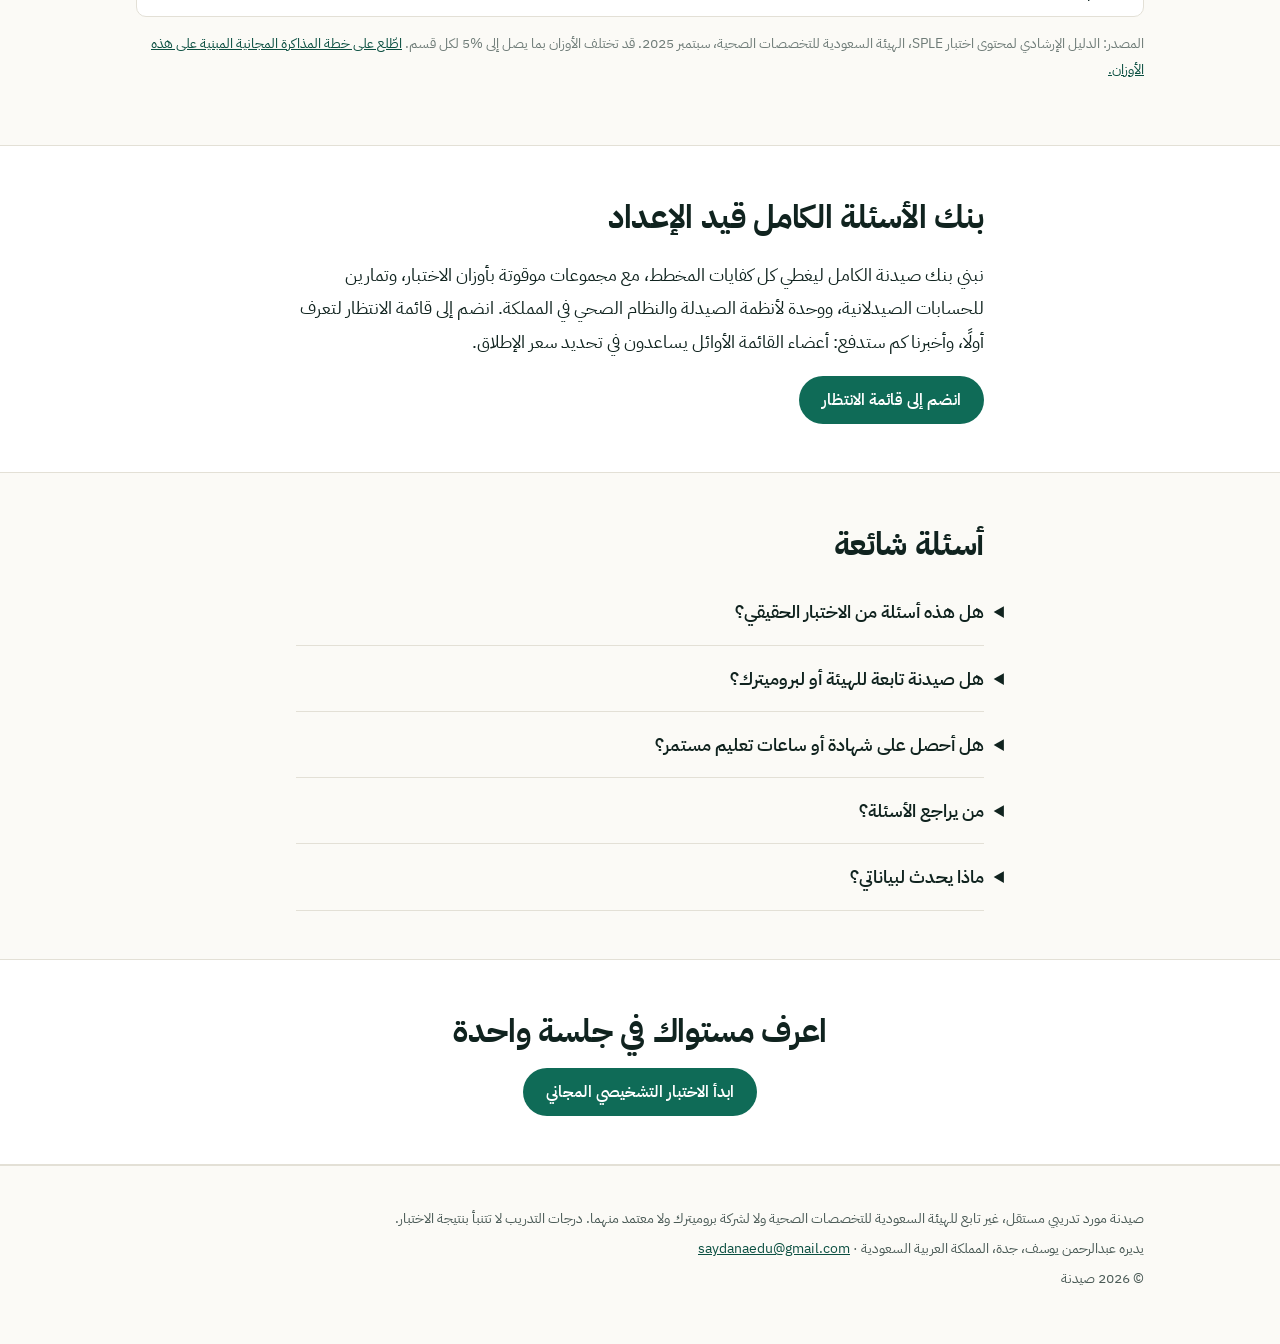
==== commit 57688ea8: "Publish site build 37591d28af07 (OB-0017)" ====
--- a/ar.html
+++ b/ar.html
@@ -39,7 +39,7 @@
   <p class="lede">أسئلة أصيلة مكتوبة وفق المخطط الرسمي للهيئة السعودية للتخصصات الصحية. كل إجابة يراجعها صيدلي مرخّص، وكل خيار مشروح: لماذا الصحيح صحيح، ولماذا الخيارات الثلاثة الأخرى خاطئة.</p>
   <div class="actions">
     <a class="btn btn-primary" href="practice.html">ابدأ الاختبار التشخيصي المجاني: <bdi>30</bdi> سؤالًا</a>
-    <a class="btn btn-ghost" href="mailto:dr.althomali.a.y@gmail.com?subject=%D9%82%D8%A7%D8%A6%D9%85%D8%A9%20%D8%A7%D9%86%D8%AA%D8%B8%D8%A7%D8%B1%20%D8%B5%D9%8A%D8%AF%D9%86%D8%A9&body=%D8%A3%D8%B1%D8%BA%D8%A8%20%D8%A3%D9%86%20%D8%A3%D8%B9%D8%B1%D9%81%20%D8%B9%D9%86%D8%AF%20%D9%81%D8%AA%D8%AD%20%D8%A8%D9%86%D9%83%20%D8%B5%D9%8A%D8%AF%D9%86%D8%A9%20%D8%A7%D9%84%D9%83%D8%A7%D9%85%D9%84.%0A%0A1.%20%D9%85%D8%AA%D9%89%20%D8%AA%D9%86%D9%88%D9%8A%20%D8%AF%D8%AE%D9%88%D9%84%20%D8%A7%D8%AE%D8%AA%D8%A8%D8%A7%D8%B1%20%D8%A7%D9%84%D8%B1%D8%AE%D8%B5%D8%A9%D8%9F%20%28%D8%AE%D9%84%D8%A7%D9%84%20%D8%B4%D9%87%D8%B1%20/%20%D9%85%D9%86%20%D8%B4%D9%87%D8%B1%20%D8%A5%D9%84%D9%89%20%D8%AB%D9%84%D8%A7%D8%AB%D8%A9%20/%20%D9%85%D9%86%20%D8%AB%D9%84%D8%A7%D8%AB%D8%A9%20%D8%A5%D9%84%D9%89%20%D8%B3%D8%AA%D8%A9%20/%20%D9%84%D8%A7%D8%AD%D9%82%D9%8B%D8%A7%20/%20%D8%A7%D8%AC%D8%AA%D8%B2%D8%AA%D9%87%20%D8%A8%D8%A7%D9%84%D9%81%D8%B9%D9%84%29%0A2.%20%D8%A3%D9%8A%D9%86%20%D8%AF%D8%B1%D8%B3%D8%AA%20%D8%A7%D9%84%D8%B5%D9%8A%D8%AF%D9%84%D8%A9%D8%9F%0A3.%20%D9%85%D8%A7%20%D8%A3%D9%82%D8%B5%D9%89%20%D9%85%D8%A8%D9%84%D8%BA%20%D8%AA%D8%AF%D9%81%D8%B9%D9%87%20%D9%85%D9%82%D8%A7%D8%A8%D9%84%20%D8%B3%D8%AA%D8%A9%20%D8%A3%D8%B4%D9%87%D8%B1%20%D9%85%D9%86%20%D8%A7%D9%84%D8%A7%D8%B4%D8%AA%D8%B1%D8%A7%D9%83%D8%9F%20%28149%20/%20199%20/%20249%20/%20299%20/%20349%20%D8%B1%D9%8A%D8%A7%D9%84%20/%20%D9%85%D8%A8%D9%84%D8%BA%20%D8%A2%D8%AE%D8%B1%20%D8%AA%D8%B0%D9%83%D8%B1%D9%87%20/%20%D9%84%D9%86%20%D8%A3%D8%AF%D9%81%D8%B9%29%0A4.%20%D9%85%D8%A7%20%D8%A3%D8%B5%D8%B9%D8%A8%20%D9%85%D8%A7%20%D8%AA%D8%AC%D8%AF%20%D9%81%D9%8A%20%D8%A7%D9%84%D8%A7%D8%B3%D8%AA%D8%B9%D8%AF%D8%A7%D8%AF%D8%9F%20%28%D8%A7%D8%B0%D9%83%D8%B1%20%D8%A7%D9%84%D9%85%D9%88%D8%A7%D8%B6%D9%8A%D8%B9%D8%8C%20%D9%84%D8%A7%20%D8%A3%D8%B3%D8%A6%D9%84%D8%A9%20%D8%A7%D9%84%D8%A7%D8%AE%D8%AA%D8%A8%D8%A7%D8%B1%29%0A%0A%D8%A8%D8%A5%D8%B1%D8%B3%D8%A7%D9%84%20%D9%87%D8%B0%D9%87%20%D8%A7%D9%84%D8%B1%D8%B3%D8%A7%D9%84%D8%A9%20%D8%AA%D9%88%D8%A7%D9%81%D9%82%20%D8%B9%D9%84%D9%89%20%D8%A3%D9%86%20%D8%AA%D8%B1%D8%AF%20%D8%B9%D9%84%D9%8A%D9%83%20%D8%B5%D9%8A%D8%AF%D9%86%D8%A9%20%D8%A8%D8%B4%D8%A3%D9%86%D9%87%D8%A7%D8%8C%20%D9%88%D9%8A%D9%85%D9%83%D9%86%D9%83%20%D8%B7%D9%84%D8%A8%20%D8%AD%D8%B0%D9%81%20%D8%A8%D8%B1%D9%8A%D8%AF%D9%83%20%D9%81%D9%8A%20%D8%A3%D9%8A%20%D9%88%D9%82%D8%AA." target="_blank" rel="noopener">انضم إلى قائمة الانتظار</a>
+    <a class="btn btn-ghost" href="https://docs.google.com/forms/d/e/1FAIpQLSf6wiuIN73-fXzWj4PX_w4nALLbL-hMKpoZGsXhOU76ulhU3w/viewform" target="_blank" rel="noopener">انضم إلى قائمة الانتظار</a>
   </div>
   <p class="note" style="margin-top:14px">مجاني ودون تسجيل. إجاباتك تبقى على جهازك. الأسئلة باللغة الإنجليزية مثل الاختبار نفسه.</p>
 </div></section>
@@ -73,7 +73,7 @@
 <section class="band"><div class="wrap narrow">
   <h2>بنك الأسئلة الكامل قيد الإعداد</h2>
   <p>نبني بنك صيدنة الكامل ليغطي كل كفايات المخطط، مع مجموعات موقوتة بأوزان الاختبار، وتمارين للحسابات الصيدلانية، ووحدة لأنظمة الصيدلة والنظام الصحي في المملكة. انضم إلى قائمة الانتظار لتعرف أولًا، وأخبرنا كم ستدفع: أعضاء القائمة الأوائل يساعدون في تحديد سعر الإطلاق.</p>
-  <div class="actions" style="margin-top:18px"><a class="btn btn-primary" href="mailto:dr.althomali.a.y@gmail.com?subject=%D9%82%D8%A7%D8%A6%D9%85%D8%A9%20%D8%A7%D9%86%D8%AA%D8%B8%D8%A7%D8%B1%20%D8%B5%D9%8A%D8%AF%D9%86%D8%A9&body=%D8%A3%D8%B1%D8%BA%D8%A8%20%D8%A3%D9%86%20%D8%A3%D8%B9%D8%B1%D9%81%20%D8%B9%D9%86%D8%AF%20%D9%81%D8%AA%D8%AD%20%D8%A8%D9%86%D9%83%20%D8%B5%D9%8A%D8%AF%D9%86%D8%A9%20%D8%A7%D9%84%D9%83%D8%A7%D9%85%D9%84.%0A%0A1.%20%D9%85%D8%AA%D9%89%20%D8%AA%D9%86%D9%88%D9%8A%20%D8%AF%D8%AE%D9%88%D9%84%20%D8%A7%D8%AE%D8%AA%D8%A8%D8%A7%D8%B1%20%D8%A7%D9%84%D8%B1%D8%AE%D8%B5%D8%A9%D8%9F%20%28%D8%AE%D9%84%D8%A7%D9%84%20%D8%B4%D9%87%D8%B1%20/%20%D9%85%D9%86%20%D8%B4%D9%87%D8%B1%20%D8%A5%D9%84%D9%89%20%D8%AB%D9%84%D8%A7%D8%AB%D8%A9%20/%20%D9%85%D9%86%20%D8%AB%D9%84%D8%A7%D8%AB%D8%A9%20%D8%A5%D9%84%D9%89%20%D8%B3%D8%AA%D8%A9%20/%20%D9%84%D8%A7%D8%AD%D9%82%D9%8B%D8%A7%20/%20%D8%A7%D8%AC%D8%AA%D8%B2%D8%AA%D9%87%20%D8%A8%D8%A7%D9%84%D9%81%D8%B9%D9%84%29%0A2.%20%D8%A3%D9%8A%D9%86%20%D8%AF%D8%B1%D8%B3%D8%AA%20%D8%A7%D9%84%D8%B5%D9%8A%D8%AF%D9%84%D8%A9%D8%9F%0A3.%20%D9%85%D8%A7%20%D8%A3%D9%82%D8%B5%D9%89%20%D9%85%D8%A8%D9%84%D8%BA%20%D8%AA%D8%AF%D9%81%D8%B9%D9%87%20%D9%85%D9%82%D8%A7%D8%A8%D9%84%20%D8%B3%D8%AA%D8%A9%20%D8%A3%D8%B4%D9%87%D8%B1%20%D9%85%D9%86%20%D8%A7%D9%84%D8%A7%D8%B4%D8%AA%D8%B1%D8%A7%D9%83%D8%9F%20%28149%20/%20199%20/%20249%20/%20299%20/%20349%20%D8%B1%D9%8A%D8%A7%D9%84%20/%20%D9%85%D8%A8%D9%84%D8%BA%20%D8%A2%D8%AE%D8%B1%20%D8%AA%D8%B0%D9%83%D8%B1%D9%87%20/%20%D9%84%D9%86%20%D8%A3%D8%AF%D9%81%D8%B9%29%0A4.%20%D9%85%D8%A7%20%D8%A3%D8%B5%D8%B9%D8%A8%20%D9%85%D8%A7%20%D8%AA%D8%AC%D8%AF%20%D9%81%D9%8A%20%D8%A7%D9%84%D8%A7%D8%B3%D8%AA%D8%B9%D8%AF%D8%A7%D8%AF%D8%9F%20%28%D8%A7%D8%B0%D9%83%D8%B1%20%D8%A7%D9%84%D9%85%D9%88%D8%A7%D8%B6%D9%8A%D8%B9%D8%8C%20%D9%84%D8%A7%20%D8%A3%D8%B3%D8%A6%D9%84%D8%A9%20%D8%A7%D9%84%D8%A7%D8%AE%D8%AA%D8%A8%D8%A7%D8%B1%29%0A%0A%D8%A8%D8%A5%D8%B1%D8%B3%D8%A7%D9%84%20%D9%87%D8%B0%D9%87%20%D8%A7%D9%84%D8%B1%D8%B3%D8%A7%D9%84%D8%A9%20%D8%AA%D9%88%D8%A7%D9%81%D9%82%20%D8%B9%D9%84%D9%89%20%D8%A3%D9%86%20%D8%AA%D8%B1%D8%AF%20%D8%B9%D9%84%D9%8A%D9%83%20%D8%B5%D9%8A%D8%AF%D9%86%D8%A9%20%D8%A8%D8%B4%D8%A3%D9%86%D9%87%D8%A7%D8%8C%20%D9%88%D9%8A%D9%85%D9%83%D9%86%D9%83%20%D8%B7%D9%84%D8%A8%20%D8%AD%D8%B0%D9%81%20%D8%A8%D8%B1%D9%8A%D8%AF%D9%83%20%D9%81%D9%8A%20%D8%A3%D9%8A%20%D9%88%D9%82%D8%AA." target="_blank" rel="noopener">انضم إلى قائمة الانتظار</a></div>
+  <div class="actions" style="margin-top:18px"><a class="btn btn-primary" href="https://docs.google.com/forms/d/e/1FAIpQLSf6wiuIN73-fXzWj4PX_w4nALLbL-hMKpoZGsXhOU76ulhU3w/viewform" target="_blank" rel="noopener">انضم إلى قائمة الانتظار</a></div>
 </div></section>
 
 <section id="faq"><div class="wrap narrow">
@@ -93,7 +93,7 @@
 
 <footer><div class="wrap">
   <p>صيدنة مورد تدريبي مستقل، غير تابع للهيئة السعودية للتخصصات الصحية ولا لشركة بروميترك ولا معتمد منهما. درجات التدريب لا تتنبأ بنتيجة الاختبار.</p>
-  <p>يديره عبدالرحمن يوسف، جدة، المملكة العربية السعودية · <a href="mailto:dr.althomali.a.y@gmail.com" dir="ltr">dr.althomali.a.y@gmail.com</a></p>
+  <p>يديره عبدالرحمن يوسف، جدة، المملكة العربية السعودية · <a href="mailto:saydanaedu@gmail.com" dir="ltr">saydanaedu@gmail.com</a></p>
   <p>© <bdi>2026</bdi> صيدنة</p>
 </div></footer>
 </body>
--- a/style.css
+++ b/style.css
@@ -73,6 +73,11 @@
 .btn-ghost { background: transparent; color: var(--ink); border-color: var(--line); }
 .btn-ghost:hover { border-color: var(--ink-2); }
 .btn:focus-visible, button:focus-visible, a:focus-visible { outline: 3px solid var(--accent); outline-offset: 2px; }
+/* A tabindex="-1" element is never reached by Tab: it is focused in script so a screen
+   reader announces the new question. Painting a ring around it tells a sighted reader
+   that something is selected when nothing is, and the browser's default ring is not even
+   our colour. Interactive controls keep their ring through the :focus-visible rule above. */
+[tabindex="-1"]:focus { outline: none; }
 section { padding: 48px 0; }
 section.band { background: var(--surface); border-top: 1px solid var(--line); border-bottom: 1px solid var(--line); }
 .grid3 { display: grid; gap: 16px; grid-template-columns: repeat(auto-fit, minmax(240px, 1fr)); }
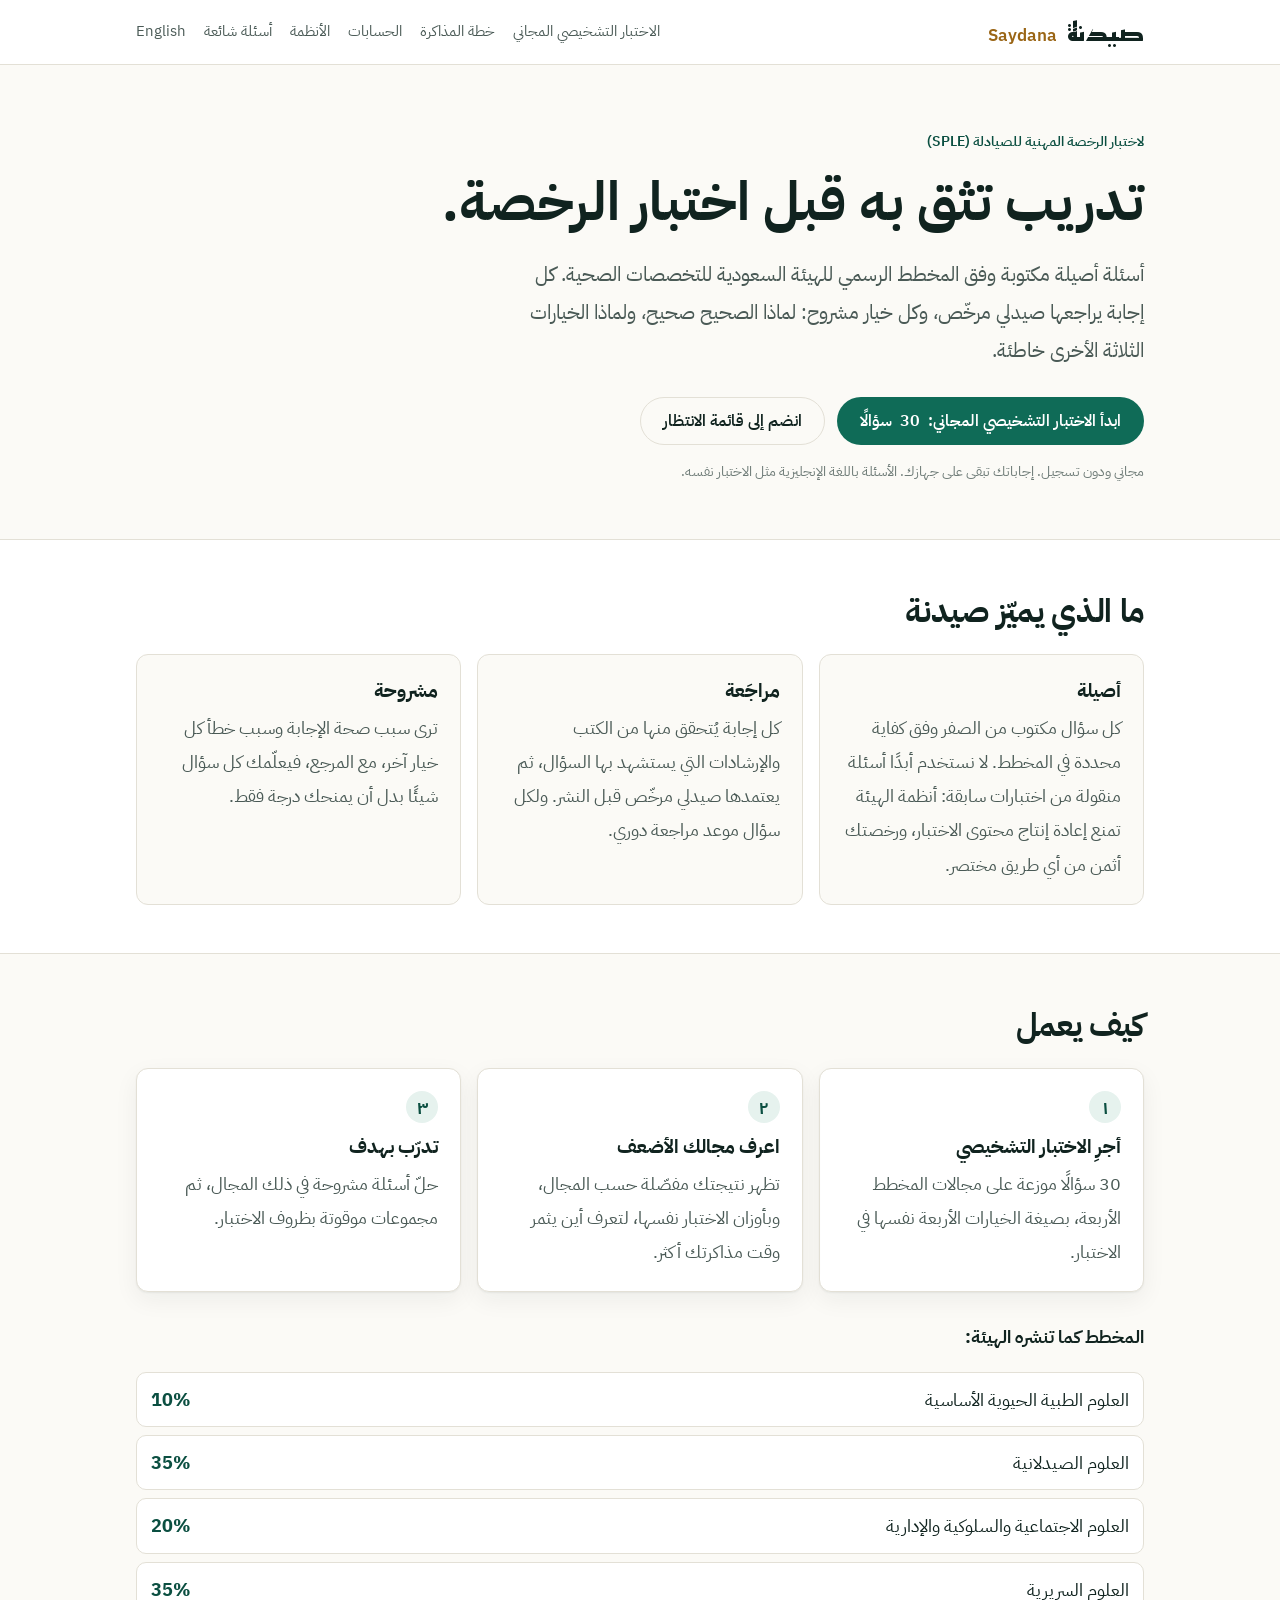
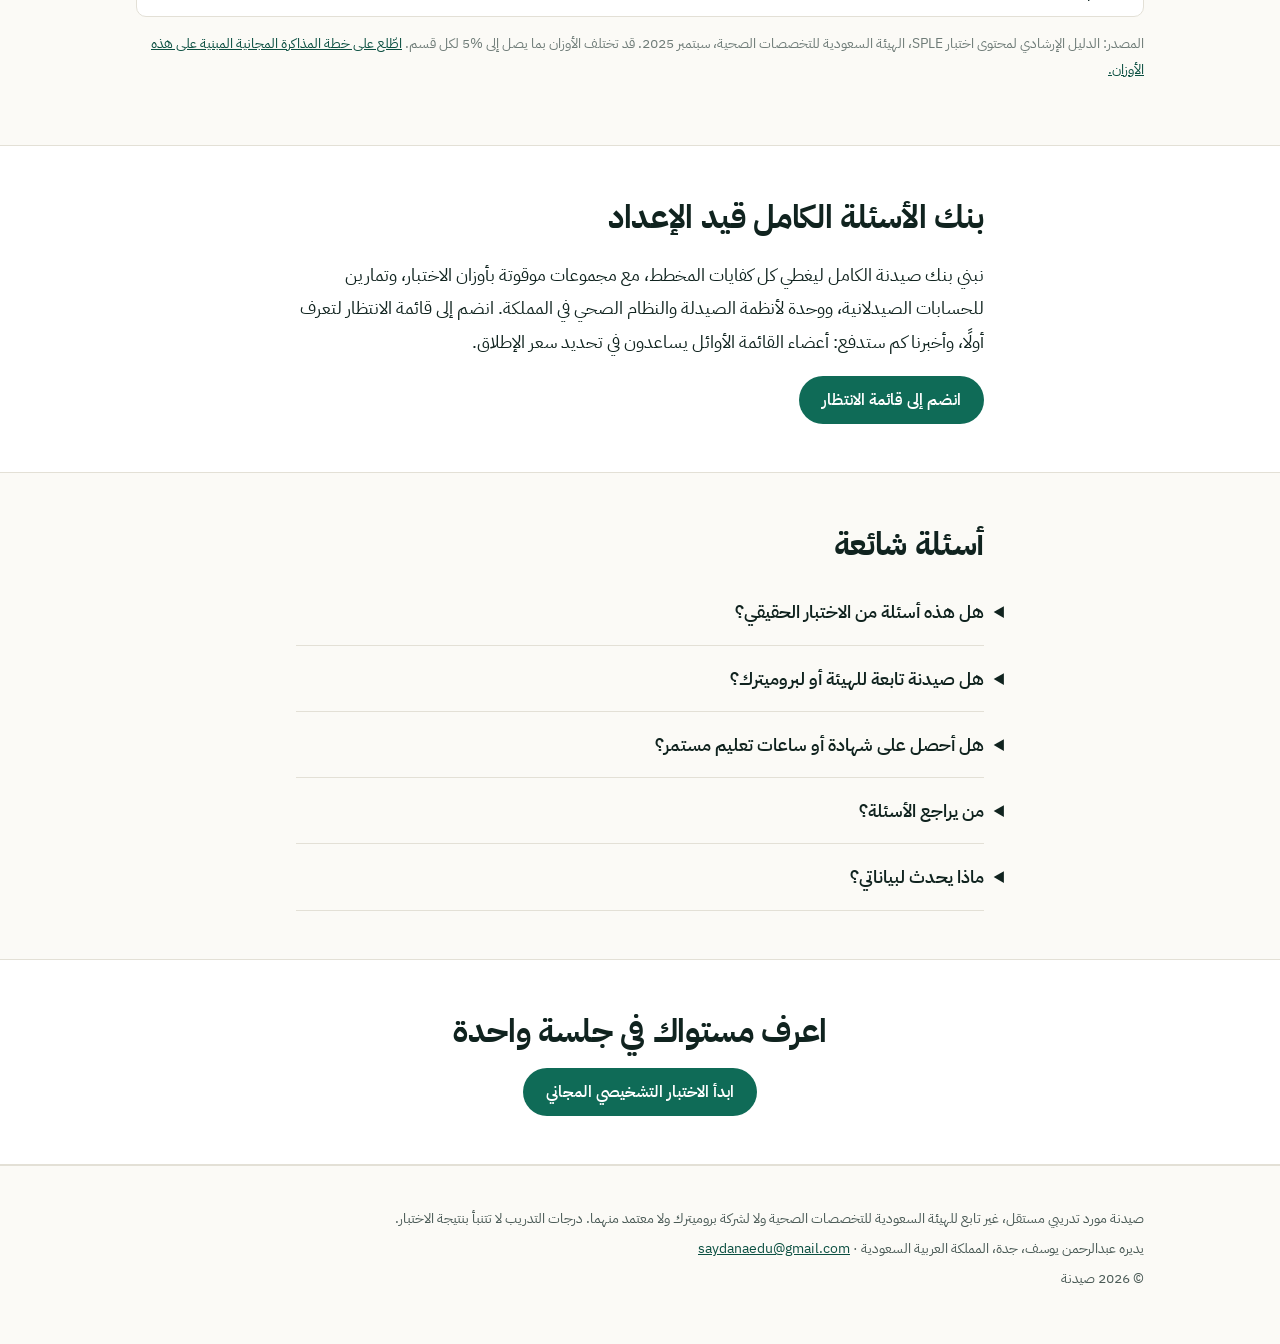
==== commit c42e58fd: "Publish site build 57e537385e0f (OB-0021)" ====
--- a/ar.html
+++ b/ar.html
@@ -27,7 +27,7 @@
 <header class="top"><div class="wrap">
   <a class="brand" href="ar.html"><b>صيدنة</b><span lang="en" dir="ltr">Saydana</span></a>
   <nav aria-label="القائمة الرئيسية">
-    <a href="practice.html">الاختبار التشخيصي المجاني</a><a href="study-plan-ar.html">خطة المذاكرة</a><a href="calculations-ar.html">الحسابات</a><a href="#faq">أسئلة شائعة</a>
+    <a href="practice.html">الاختبار التشخيصي المجاني</a><a href="study-plan-ar.html">خطة المذاكرة</a><a href="calculations-ar.html">الحسابات</a><a href="law-ar.html">الأنظمة</a><a href="#faq">أسئلة شائعة</a>
     <a href="index.html" lang="en" dir="ltr" hreflang="en">English</a>
   </nav>
 </div></header>
--- a/style.css
+++ b/style.css
@@ -138,3 +138,10 @@
 .sharebox.hidden { display: none; }
 @media (max-width: 560px) { .hero { padding: 40px 0 24px; } .panel { padding: 18px; } .score { font-size: 44px; } }
 @media (prefers-reduced-motion: no-preference) { .progress span, .meter span { transition: width .3s ease; } }
+
+.correction { margin-top: 26px; padding: 16px 18px; border: 1px solid var(--line);
+  border-inline-start: 4px solid var(--accent); border-radius: 10px; background: var(--surface); }
+.correction p { margin: 0; color: var(--ink-2); font-size: 15px; line-height: 1.7; }
+.correction b { color: var(--ink); }
+.ref-link { color: inherit; text-underline-offset: 2px; text-decoration-color: var(--line); }
+.ref-link:hover { color: var(--brand-ink); text-decoration-color: currentColor; }
